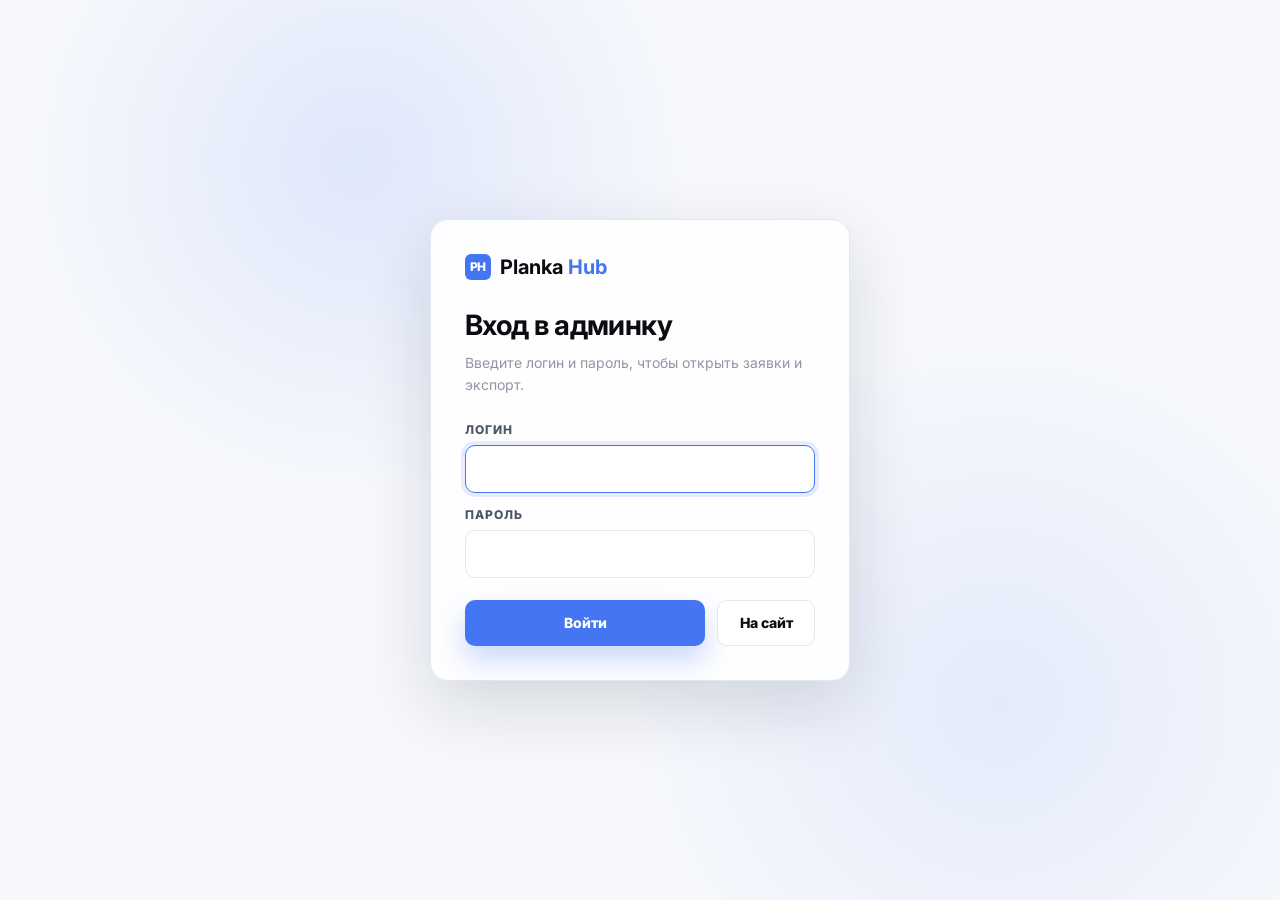
==== admin-login.html @ f4b35159 "Add protected admin export flow" ====
<!doctype html>
<html lang="ru">
  <head>
    <meta charset="UTF-8" />
    <meta name="viewport" content="width=device-width, initial-scale=1.0" />
    <title>Planka Hub · Вход в админку</title>
    <link rel="preconnect" href="https://fonts.googleapis.com" />
    <link rel="preconnect" href="https://fonts.gstatic.com" crossorigin />
    <link href="https://fonts.googleapis.com/css2?family=Inter:wght@400;500;600;700;800&display=swap" rel="stylesheet" />
    <style>
      :root {
        color-scheme: light;
        --blue: #4475f2;
        --ink: #0b0c10;
        --muted: #8f96a3;
        --line: #e4e7ef;
        --bg: #f6f8fc;
        --white: #ffffff;
        --danger: #dc2626;
      }

      * {
        box-sizing: border-box;
      }

      body {
        display: grid;
        min-height: 100vh;
        margin: 0;
        padding: 24px;
        place-items: center;
        background:
          radial-gradient(circle at 28% 18%, rgba(68, 117, 242, 0.13), transparent 28%),
          radial-gradient(circle at 78% 78%, rgba(68, 117, 242, 0.1), transparent 30%),
          var(--bg);
        color: var(--ink);
        font-family: Inter, Arial, sans-serif;
      }

      .login-card {
        width: min(100%, 420px);
        padding: 34px;
        border: 1px solid var(--line);
        border-radius: 18px;
        background: rgba(255, 255, 255, 0.92);
        box-shadow: 0 24px 70px rgba(15, 23, 42, 0.14);
      }

      .brand {
        display: inline-flex;
        margin-bottom: 28px;
        align-items: center;
        gap: 9px;
        font-size: 20px;
        font-weight: 800;
        line-height: 1;
      }

      .brand-mark {
        display: inline-grid;
        width: 26px;
        height: 26px;
        border-radius: 6px;
        place-items: center;
        background: var(--blue);
        color: var(--white);
        font-size: 12px;
        letter-spacing: -0.04em;
      }

      .brand span:last-child {
        color: var(--blue);
      }

      h1 {
        margin: 0;
        font-size: 28px;
        line-height: 34px;
        letter-spacing: -0.02em;
      }

      .subtitle {
        margin: 10px 0 26px;
        color: var(--muted);
        font-size: 14px;
        line-height: 22px;
      }

      form {
        display: grid;
        gap: 14px;
      }

      label {
        display: grid;
        gap: 8px;
        color: #4b5563;
        font-size: 12px;
        font-weight: 800;
        letter-spacing: 0.08em;
        text-transform: uppercase;
      }

      input {
        width: 100%;
        height: 48px;
        padding: 0 14px;
        border: 1px solid var(--line);
        border-radius: 10px;
        background: var(--white);
        color: var(--ink);
        font: 600 15px/1 Inter, Arial, sans-serif;
        outline: none;
      }

      input:focus {
        border-color: var(--blue);
        box-shadow: 0 0 0 4px rgba(68, 117, 242, 0.12);
      }

      .error {
        display: none;
        margin: 0;
        color: var(--danger);
        font-size: 13px;
        font-weight: 700;
      }

      .error.is-visible {
        display: block;
      }

      .actions {
        display: flex;
        margin-top: 8px;
        align-items: center;
        gap: 12px;
      }

      button,
      a {
        display: inline-flex;
        height: 46px;
        border-radius: 10px;
        align-items: center;
        justify-content: center;
        font-family: Inter, Arial, sans-serif;
        font-size: 14px;
        font-weight: 800;
        line-height: 1;
        text-decoration: none;
      }

      button {
        flex: 1;
        border: 0;
        background: var(--blue);
        color: var(--white);
        cursor: pointer;
        box-shadow: 0 14px 28px rgba(68, 117, 242, 0.28);
      }

      a {
        min-width: 98px;
        padding: 0 14px;
        border: 1px solid var(--line);
        background: var(--white);
        color: var(--ink);
      }

      @media (max-width: 480px) {
        body {
          padding: 16px;
        }

        .login-card {
          padding: 26px;
          border-radius: 16px;
        }

        h1 {
          font-size: 24px;
          line-height: 30px;
        }

        .actions {
          display: grid;
        }

        a {
          width: 100%;
        }
      }
    </style>
  </head>
  <body>
    <main class="login-card" aria-labelledby="admin-login-title">
      <div class="brand" aria-label="Planka Hub">
        <span class="brand-mark">PH</span>
        <strong>Planka <span>Hub</span></strong>
      </div>

      <h1 id="admin-login-title">Вход в админку</h1>
      <p class="subtitle">Введите логин и пароль, чтобы открыть заявки и экспорт.</p>

      <form action="/admin/login" method="post">
        <label>
          Логин
          <input name="username" autocomplete="username" required autofocus />
        </label>

        <label>
          Пароль
          <input name="password" type="password" autocomplete="current-password" required />
        </label>

        <p class="error" data-error>Неверный логин или пароль.</p>

        <div class="actions">
          <button type="submit">Войти</button>
          <a href="/">На сайт</a>
        </div>
      </form>
    </main>

    <script>
      const params = new URLSearchParams(window.location.search);
      if (params.has('error')) {
        document.querySelector('[data-error]').classList.add('is-visible');
      }
    </script>
  </body>
</html>
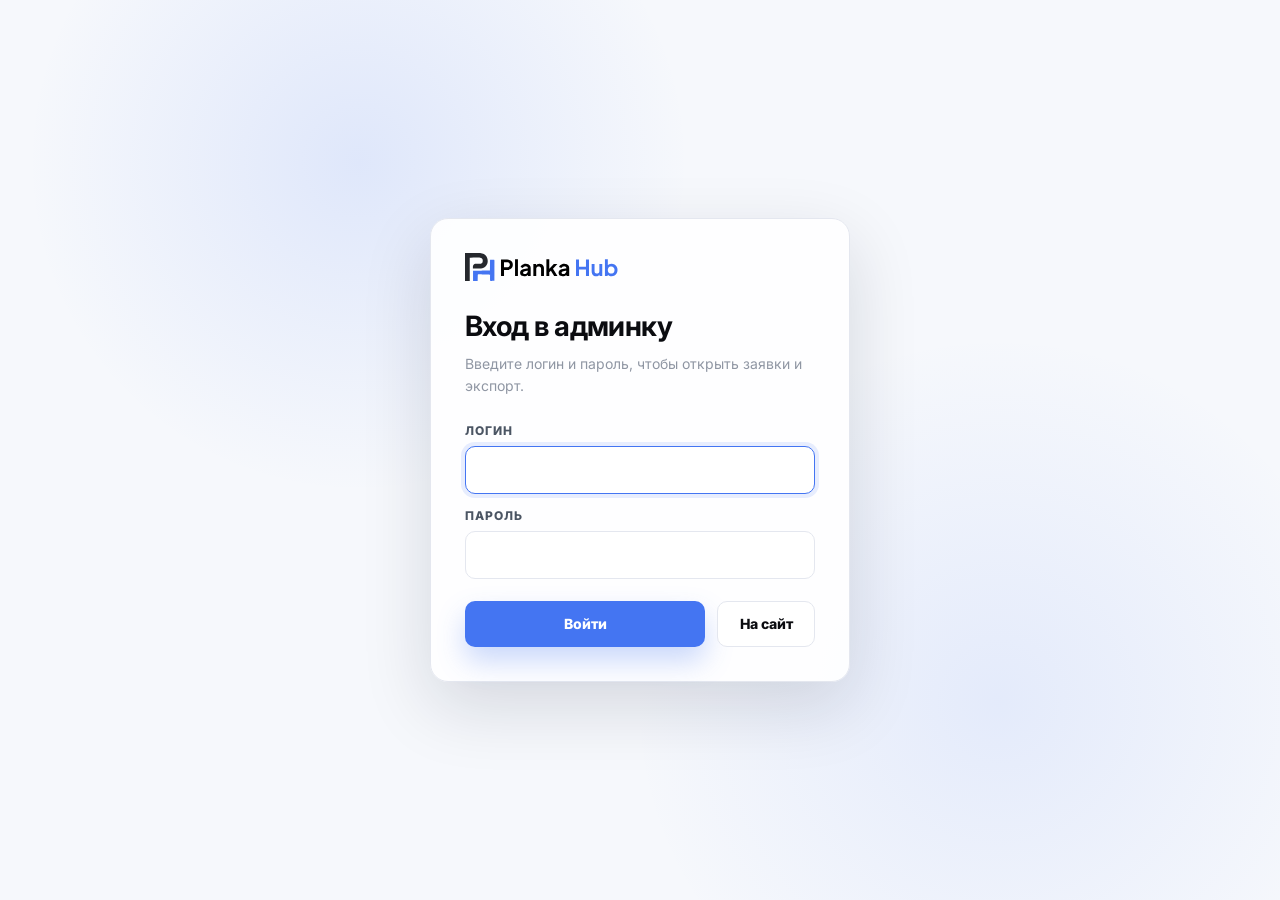
==== commit 7c05783e: "Apply design updates" ====
--- a/admin-login.html
+++ b/admin-login.html
@@ -1,4 +1,4 @@
-<!doctype html>
+﻿<!doctype html>
 <html lang="ru">
   <head>
     <meta charset="UTF-8" />
@@ -50,26 +50,12 @@
         display: inline-flex;
         margin-bottom: 28px;
         align-items: center;
-        gap: 9px;
-        font-size: 20px;
-        font-weight: 800;
-        line-height: 1;
-      }
-
-      .brand-mark {
-        display: inline-grid;
-        width: 26px;
-        height: 26px;
-        border-radius: 6px;
-        place-items: center;
-        background: var(--blue);
-        color: var(--white);
-        font-size: 12px;
-        letter-spacing: -0.04em;
-      }
-
-      .brand span:last-child {
-        color: var(--blue);
+      }
+
+      .brand-logo {
+        display: block;
+        width: 154px;
+        height: 28px;
       }
 
       h1 {
@@ -196,8 +182,12 @@
   <body>
     <main class="login-card" aria-labelledby="admin-login-title">
       <div class="brand" aria-label="Planka Hub">
-        <span class="brand-mark">PH</span>
-        <strong>Planka <span>Hub</span></strong>
+        <svg class="brand-logo" width="154" height="28" viewBox="0 0 154 28" fill="none" xmlns="http://www.w3.org/2000/svg" aria-hidden="true">
+          <path d="M0 0.0434193C2.54847 0.0352598 5.09693 0.0271004 7.72262 0.0186937C8.52387 0.0150921 9.32512 0.0114904 10.1507 0.00777967C11.1378 0.00599286 11.1378 0.00599286 11.6017 0.00566085C11.9219 0.00505796 12.2422 0.00367623 12.5624 0.00165261C15.6995 -0.0171599 18.3261 0.10191 20.7035 2.41707C22.4025 4.32512 22.8127 6.40392 22.6816 8.87869C22.4455 10.8149 21.4019 12.6422 19.9123 13.8897C18.2067 15.1674 16.3182 15.5568 14.2224 15.5237C14.0387 15.5227 13.8551 15.522 13.6715 15.5214C13.195 15.5194 12.7185 15.5143 12.242 15.5084C11.7531 15.5029 11.2642 15.5006 10.7752 15.4979C9.82082 15.4923 8.86652 15.4834 7.91218 15.4722C7.91017 15.1547 7.90871 14.8372 7.90755 14.5197C7.90662 14.3856 7.90662 14.3856 7.90566 14.2487C7.90258 13.1202 8.0712 12.4423 8.86154 11.6078C9.6919 10.8261 10.5532 10.8388 11.6324 10.8336C11.8724 10.8305 12.1124 10.8273 12.3525 10.824C12.7287 10.8194 13.1048 10.8155 13.481 10.8138C13.8456 10.8117 14.2101 10.8064 14.5747 10.8006C14.7418 10.801 14.7418 10.801 14.9124 10.8014C15.6776 10.7857 16.1061 10.6127 16.7475 10.1974C16.8345 10.1974 16.8556 10.0655 16.9453 10.0655C17.036 9.8911 17.1888 9.84663 17.2749 9.66991C17.381 9.48632 17.381 9.48632 17.4892 9.29902C17.8542 8.43437 17.8008 7.33342 17.5933 6.43395C17.2783 5.68543 17.209 5.45007 15.9562 4.9226C14.7035 4.39513 8.48438 4.70443 4.74731 4.65886C4.74731 12.3614 4.74731 20.0639 4.74731 27.9998C3.1807 27.9998 1.61409 27.9998 0 27.9998C0 18.7742 0 9.54859 0 0.0434193Z" fill="#25282D" />
+          <path d="M25.5619 6.62622C25.9992 6.63612 26.4365 6.64649 26.8737 6.66003C27.1561 6.66828 27.4385 6.67375 27.7211 6.67915C27.8999 6.6843 28.0787 6.68962 28.2576 6.69512C28.5028 6.70156 28.5028 6.70156 28.7531 6.70812C28.9466 6.73738 28.9466 6.73738 29.1441 6.76723C29.4578 7.23786 29.4404 7.4379 29.4395 7.9964C29.4398 8.08129 29.44 8.16617 29.4402 8.25362C29.4407 8.53852 29.4392 8.82338 29.4378 9.10828C29.4377 9.31231 29.4377 9.51634 29.4379 9.72037C29.438 10.2748 29.4364 10.8292 29.4346 11.3836C29.4329 11.9628 29.4328 12.542 29.4324 13.1212C29.4316 14.2183 29.4295 15.3153 29.4268 16.4123C29.4239 17.6612 29.4224 18.91 29.4211 20.1589C29.4183 22.728 29.4137 25.2972 29.4078 27.8664C28.8093 27.8696 28.2107 27.872 27.6122 27.8736C27.4084 27.8743 27.2046 27.8752 27.0008 27.8763C26.7085 27.8779 26.4163 27.8787 26.124 27.8793C25.9865 27.8803 25.9865 27.8803 25.8463 27.8813C25.6268 27.8814 25.4073 27.8746 25.188 27.8664C24.9362 27.6146 25.0391 27.2437 25.0378 26.9088C25.0382 26.7349 25.0382 26.7349 25.0386 26.5575C25.0385 26.4389 25.0384 26.3203 25.0382 26.1982C25.0381 25.9466 25.0384 25.6951 25.0389 25.4436C25.0396 25.0589 25.0389 24.6743 25.0381 24.2897C25.0382 24.0456 25.0383 23.8015 25.0386 23.5574C25.0383 23.4423 25.0381 23.3272 25.0378 23.2086C25.0384 23.0469 25.0384 23.0469 25.0391 22.882C25.0392 22.7875 25.0393 22.693 25.0394 22.5957C25.0568 22.3166 25.112 22.0689 25.188 21.8004C25.0384 21.7813 24.8888 21.7623 24.7347 21.7427C24.2649 21.6685 24.2649 21.6685 24.133 21.5366C22.9856 21.3273 21.7894 21.3832 20.6271 21.3826C20.4174 21.3822 20.2077 21.3818 19.998 21.3813C19.5611 21.3805 19.1242 21.3803 18.6873 21.3803C18.1277 21.3804 17.5681 21.3785 17.0085 21.3763C16.5766 21.3748 16.1447 21.3745 15.7128 21.3746C15.5064 21.3745 15.3 21.3739 15.0935 21.3729C14.8058 21.3716 14.518 21.3719 14.2302 21.3727C13.985 21.3725 13.985 21.3725 13.7347 21.3722C13.2838 21.3814 13.2838 21.3814 12.7922 21.6685C12.7487 23.7573 12.7052 25.8461 12.6604 27.9983C11.1373 27.9983 9.61417 27.9983 8.04492 27.9983C8.04492 24.6039 8.04492 21.2096 8.04492 17.7124C8.13196 17.7559 8.21899 17.7995 8.30866 17.8443C8.48502 17.8025 8.66077 17.7582 8.83614 17.7124C9.06061 17.6994 9.2855 17.6932 9.51034 17.6916C9.64643 17.6903 9.78252 17.689 9.92274 17.6876C10.0713 17.6869 10.2198 17.6861 10.3729 17.6853C10.5299 17.684 10.6868 17.6827 10.8486 17.6814C11.2785 17.6779 11.7084 17.6751 12.1383 17.6724C12.5878 17.6695 13.0373 17.6659 13.4868 17.6624C14.3377 17.6558 15.1886 17.6499 16.0395 17.6442C17.0083 17.6377 17.9772 17.6304 18.946 17.6231C20.9388 17.6081 22.9315 17.594 24.9242 17.5806C24.9256 17.4454 24.927 17.3102 24.9284 17.1709C24.9412 15.8999 24.9548 14.6288 24.969 13.3577C24.9763 12.7042 24.9833 12.0507 24.9898 11.3971C24.9961 10.767 25.003 10.1368 25.0104 9.50667C25.013 9.2657 25.0155 9.02473 25.0178 8.78376C25.0209 8.44744 25.0249 8.11114 25.029 7.77483C25.0298 7.67419 25.0306 7.57356 25.0313 7.46987C25.0431 6.63891 25.0431 6.63891 25.5619 6.62622Z" fill="#4475F2" />
+          <path d="M36.0243 23V6.61H42.1403C43.255 6.61 44.2376 6.81533 45.0883 7.226C45.9536 7.622 46.6283 8.20867 47.1123 8.986C47.5963 9.74867 47.8383 10.68 47.8383 11.78C47.8383 12.8653 47.589 13.7967 47.0903 14.574C46.6063 15.3367 45.939 15.9233 45.0883 16.334C44.2376 16.7447 43.255 16.95 42.1403 16.95H39.0163V23H36.0243ZM39.0163 14.31H42.1843C42.727 14.31 43.1963 14.2073 43.5923 14.002C43.9883 13.782 44.2963 13.4813 44.5163 13.1C44.7363 12.7187 44.8463 12.2787 44.8463 11.78C44.8463 11.2667 44.7363 10.8267 44.5163 10.46C44.2963 10.0787 43.9883 9.78533 43.5923 9.58C43.1963 9.36 42.727 9.25 42.1843 9.25H39.0163V14.31ZM50.0479 23V6.346H52.9299V23H50.0479ZM59.2209 23.264C58.3849 23.264 57.6589 23.1247 57.0429 22.846C56.4269 22.5673 55.9502 22.1713 55.6129 21.658C55.2756 21.13 55.1069 20.5213 55.1069 19.832C55.1069 19.172 55.2536 18.5853 55.5469 18.072C55.8402 17.544 56.2949 17.104 56.9109 16.752C57.5269 16.4 58.3042 16.1507 59.2429 16.004L63.1589 15.366V17.566L59.7929 18.138C59.2209 18.2407 58.7956 18.424 58.5169 18.688C58.2382 18.952 58.0989 19.2967 58.0989 19.722C58.0989 20.1327 58.2529 20.4627 58.5609 20.712C58.8836 20.9467 59.2796 21.064 59.7489 21.064C60.3502 21.064 60.8782 20.9393 61.3329 20.69C61.8022 20.426 62.1616 20.0667 62.4109 19.612C62.6749 19.1573 62.8069 18.6587 62.8069 18.116V15.036C62.8069 14.5227 62.6016 14.0973 62.1909 13.76C61.7949 13.408 61.2669 13.232 60.6069 13.232C59.9909 13.232 59.4409 13.4007 58.9569 13.738C58.4876 14.0607 58.1429 14.4933 57.9229 15.036L55.5689 13.892C55.8036 13.2613 56.1702 12.7187 56.6689 12.264C57.1822 11.7947 57.7836 11.428 58.4729 11.164C59.1622 10.9 59.9102 10.768 60.7169 10.768C61.6996 10.768 62.5649 10.9513 63.3129 11.318C64.0609 11.67 64.6402 12.1687 65.0509 12.814C65.4762 13.4447 65.6889 14.1853 65.6889 15.036V23H62.9609V20.954L63.5769 20.91C63.2689 21.4233 62.9022 21.856 62.4769 22.208C62.0516 22.5453 61.5676 22.8093 61.0249 23C60.4822 23.176 59.8809 23.264 59.2209 23.264ZM68.3526 23V11.032H71.0586V13.386L70.8386 12.968C71.1173 12.2493 71.572 11.7067 72.2026 11.34C72.848 10.9587 73.596 10.768 74.4466 10.768C75.3266 10.768 76.104 10.9587 76.7786 11.34C77.468 11.7213 78.0033 12.2567 78.3846 12.946C78.766 13.6207 78.9566 14.4053 78.9566 15.3V23H76.0746V15.982C76.0746 15.454 75.972 14.9993 75.7666 14.618C75.5613 14.2367 75.2753 13.9433 74.9086 13.738C74.5566 13.518 74.1386 13.408 73.6546 13.408C73.1853 13.408 72.7673 13.518 72.4006 13.738C72.034 13.9433 71.748 14.2367 71.5426 14.618C71.3373 14.9993 71.2346 15.454 71.2346 15.982V23H68.3526ZM81.3936 23V6.346H84.2756V17.258L83.1756 16.928L88.8076 11.032H92.3936L87.9716 15.85L92.4816 23H89.1816L85.2656 16.796L86.9816 16.444L83.3736 20.316L84.2756 18.556V23H81.3936ZM97.7209 23.264C96.8849 23.264 96.1589 23.1247 95.5429 22.846C94.9269 22.5673 94.4502 22.1713 94.1129 21.658C93.7756 21.13 93.6069 20.5213 93.6069 19.832C93.6069 19.172 93.7536 18.5853 94.0469 18.072C94.3402 17.544 94.7949 17.104 95.4109 16.752C96.0269 16.4 96.8042 16.1507 97.7429 16.004L101.659 15.366V17.566L98.2929 18.138C97.7209 18.2407 97.2956 18.424 97.0169 18.688C96.7382 18.952 96.5989 19.2967 96.5989 19.722C96.5989 20.1327 96.7529 20.4627 97.0609 20.712C97.3836 20.9467 97.7796 21.064 98.2489 21.064C98.8502 21.064 99.3782 20.9393 99.8329 20.69C100.302 20.426 100.662 20.0667 100.911 19.612C101.175 19.1573 101.307 18.6587 101.307 18.116V15.036C101.307 14.5227 101.102 14.0973 100.691 13.76C100.295 13.408 99.7669 13.232 99.1069 13.232C98.4909 13.232 97.9409 13.4007 97.4569 13.738C96.9876 14.0607 96.6429 14.4933 96.4229 15.036L94.0689 13.892C94.3036 13.2613 94.6702 12.7187 95.1689 12.264C95.6822 11.7947 96.2836 11.428 96.9729 11.164C97.6622 10.9 98.4102 10.768 99.2169 10.768C100.2 10.768 101.065 10.9513 101.813 11.318C102.561 11.67 103.14 12.1687 103.551 12.814C103.976 13.4447 104.189 14.1853 104.189 15.036V23H101.461V20.954L102.077 20.91C101.769 21.4233 101.402 21.856 100.977 22.208C100.552 22.5453 100.068 22.8093 99.5249 23C98.9822 23.176 98.3809 23.264 97.7209 23.264Z" fill="black" />
+          <path d="M111.005 23V6.61H113.997V13.76H120.971V6.61H123.985V23H120.971V16.4H113.997V23H111.005ZM131.166 23.264C130.242 23.264 129.435 23.0587 128.746 22.648C128.071 22.2373 127.55 21.6653 127.184 20.932C126.832 20.1987 126.656 19.3407 126.656 18.358V11.032H129.538V18.116C129.538 18.6147 129.633 19.0547 129.824 19.436C130.029 19.8027 130.315 20.096 130.682 20.316C131.063 20.5213 131.488 20.624 131.958 20.624C132.427 20.624 132.845 20.5213 133.212 20.316C133.578 20.096 133.864 19.7953 134.07 19.414C134.275 19.0327 134.378 18.578 134.378 18.05V11.032H137.26V23H134.532V20.646L134.774 21.064C134.495 21.7973 134.033 22.3473 133.388 22.714C132.757 23.0807 132.016 23.264 131.166 23.264ZM146.473 23.264C145.607 23.264 144.808 23.0953 144.075 22.758C143.356 22.406 142.784 21.9073 142.359 21.262L142.645 20.69V23H139.939V6.346H142.821V13.408L142.381 12.814C142.791 12.1687 143.349 11.67 144.053 11.318C144.757 10.9513 145.571 10.768 146.495 10.768C147.624 10.768 148.643 11.0467 149.553 11.604C150.462 12.1613 151.181 12.9093 151.709 13.848C152.251 14.7867 152.523 15.8427 152.523 17.016C152.523 18.1747 152.259 19.2307 151.731 20.184C151.203 21.1373 150.484 21.8927 149.575 22.45C148.665 22.9927 147.631 23.264 146.473 23.264ZM146.143 20.624C146.803 20.624 147.389 20.47 147.903 20.162C148.416 19.854 148.812 19.4287 149.091 18.886C149.384 18.3433 149.531 17.72 149.531 17.016C149.531 16.312 149.384 15.696 149.091 15.168C148.812 14.6253 148.416 14.2 147.903 13.892C147.389 13.5693 146.803 13.408 146.143 13.408C145.512 13.408 144.94 13.562 144.427 13.87C143.928 14.178 143.532 14.6107 143.239 15.168C142.96 15.7107 142.821 16.3267 142.821 17.016C142.821 17.72 142.96 18.3433 143.239 18.886C143.532 19.4287 143.928 19.854 144.427 20.162C144.94 20.47 145.512 20.624 146.143 20.624Z" fill="#4475F2" />
+        </svg>
       </div>
 
       <h1 id="admin-login-title">Вход в админку</h1>
@@ -231,3 +221,4 @@
     </script>
   </body>
 </html>
+
